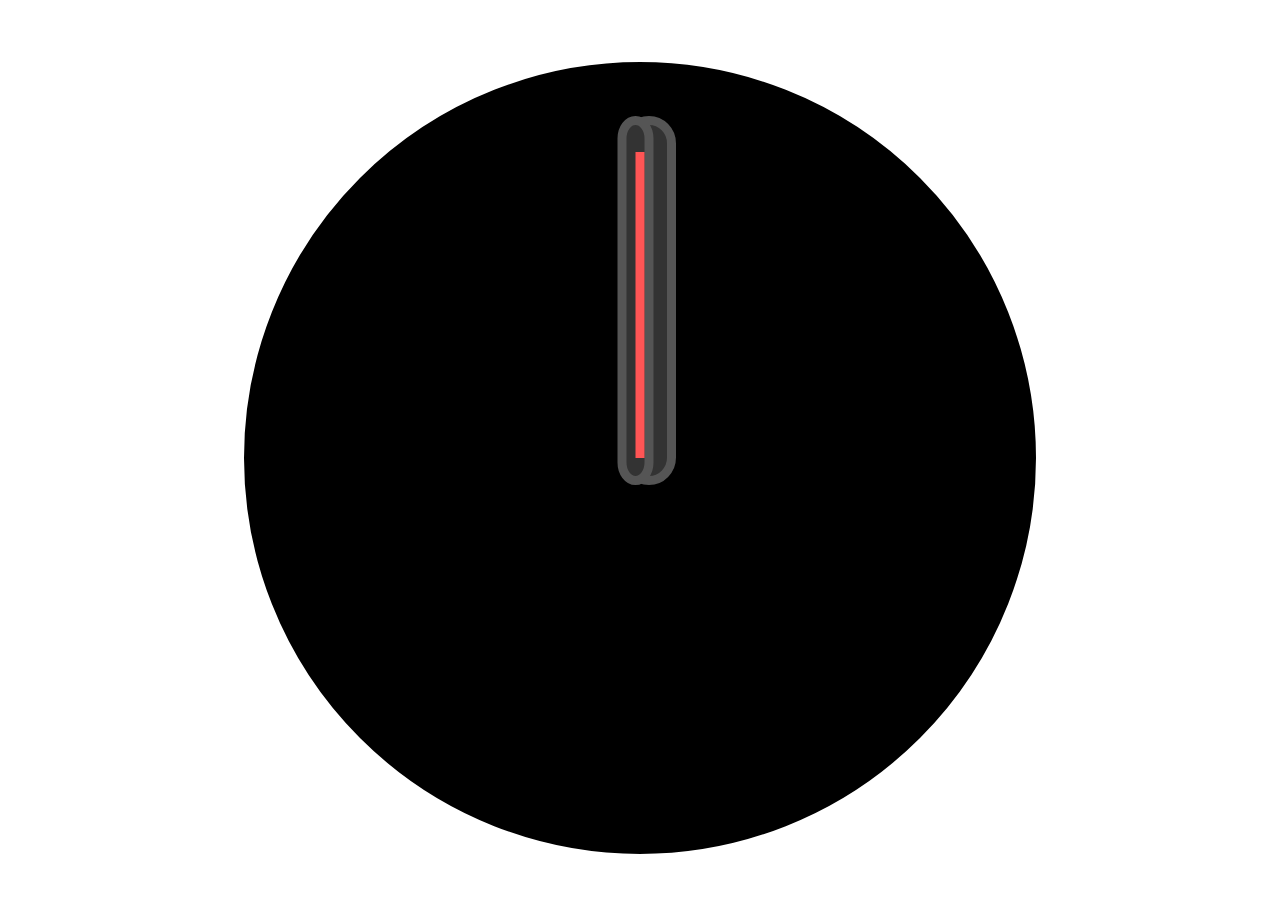
==== index.html @ 6dfaa778 "initial commit" ====
<html>
<head>
  <title></title>
  <style>
    html, body { height: 100%; }
    #face { stroke-width: 2px; stroke: #fff; }
    #hour, #min, #sec { stroke-width: 1px; fill: #333; stroke: #555; }
    #sec { stroke: #f55; }
    .container { height: 100vh; position: relative; }
  </style>
</head>
<body>

  <div class="container">
    <svg id="clock" viewBox="0 0 100 100" height="100%" width="100%">
      <circle id="face" cx="50" cy="50" r="45"/>
      <g id="hands">
        <rect id="hour" x="48.5" y="12.5" width="5" height="40" rx="2.5" ry="2.55" />
        <rect id="min" x="48" y="12.5" width="3" height="40" rx="2" ry="2"/>
        <line id="sec" x1="50" y1="50" x2="50" y2="16" />
      </g>
    </svg>
  </div>

  <script type="text/javascript">
    // Credit: http://demosthenes.info/blog/943/An-SVG-Analog-Clock-In-6-Lines-of-JavaScript

    setInterval(function() {
      function r(el, deg) {
        el.setAttribute('transform', 'rotate('+ deg +' 50 50)')
      }
      var d = new Date()

      // elements with an id attribute automatically become references in scripts. While this isn’t a recommended practice, it’s certainly doable, making the use of sec, min and hour in the script direct references to the matching SVG elements.

      var seconds = 6*d.getSeconds()
        , minutes = 6*d.getMinutes()
        , hours = 30*(d.getHours()%12) + d.getMinutes()/2

      r(sec, seconds)
      r(min, 6*d.getMinutes())
      r(hour, 30*(d.getHours()%12) + d.getMinutes()/2)

      document.title = d.getHours() + ':' + d.getMinutes()
    }, 1000)
  </script>
</body>
</html>
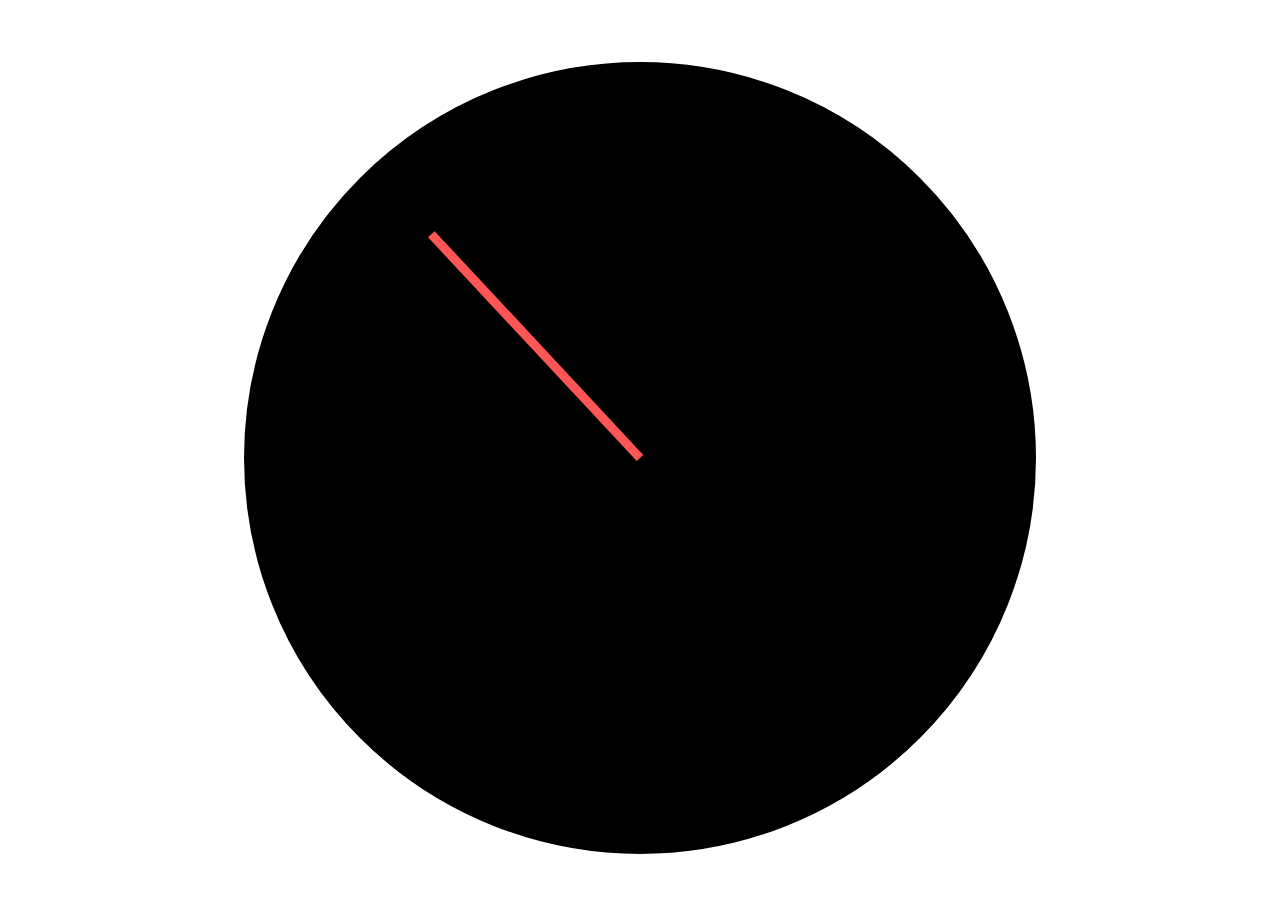
==== commit 34dd4456: "hour hand only" ====
--- a/index.html
+++ b/index.html
@@ -5,7 +5,7 @@
     html, body { height: 100%; }
     #face { stroke-width: 2px; stroke: #fff; }
     #hour, #min, #sec { stroke-width: 1px; fill: #333; stroke: #555; }
-    #sec { stroke: #f55; }
+    #hour { stroke: #f55; }
     .container { height: 100vh; position: relative; }
   </style>
 </head>
@@ -15,33 +15,31 @@
     <svg id="clock" viewBox="0 0 100 100" height="100%" width="100%">
       <circle id="face" cx="50" cy="50" r="45"/>
       <g id="hands">
-        <rect id="hour" x="48.5" y="12.5" width="5" height="40" rx="2.5" ry="2.55" />
-        <rect id="min" x="48" y="12.5" width="3" height="40" rx="2" ry="2"/>
-        <line id="sec" x1="50" y1="50" x2="50" y2="16" />
+        <line id="hour" x1="50" y1="50" x2="50" y2="16" />
       </g>
     </svg>
   </div>
 
   <script type="text/javascript">
     // Credit: http://demosthenes.info/blog/943/An-SVG-Analog-Clock-In-6-Lines-of-JavaScript
+    function r(el, deg) {
+      el.setAttribute('transform', 'rotate('+ deg +' 50 50)')
+    }
 
-    setInterval(function() {
-      function r(el, deg) {
-        el.setAttribute('transform', 'rotate('+ deg +' 50 50)')
-      }
+    function setRotation() {
       var d = new Date()
 
-      // elements with an id attribute automatically become references in scripts. While this isn’t a recommended practice, it’s certainly doable, making the use of sec, min and hour in the script direct references to the matching SVG elements.
-
-      var seconds = 6*d.getSeconds()
-        , minutes = 6*d.getMinutes()
-        , hours = 30*(d.getHours()%12) + d.getMinutes()/2
-
-      r(sec, seconds)
-      r(min, 6*d.getMinutes())
-      r(hour, 30*(d.getHours()%12) + d.getMinutes()/2)
+      r(hour, 15*(d.getHours()) + d.getMinutes()/4 + 180)
 
       document.title = d.getHours() + ':' + d.getMinutes()
+    }
+
+    // Initial set
+    setRotation()
+
+    // Continuously update
+    setInterval(function() {
+      setRotation()
     }, 1000)
   </script>
 </body>
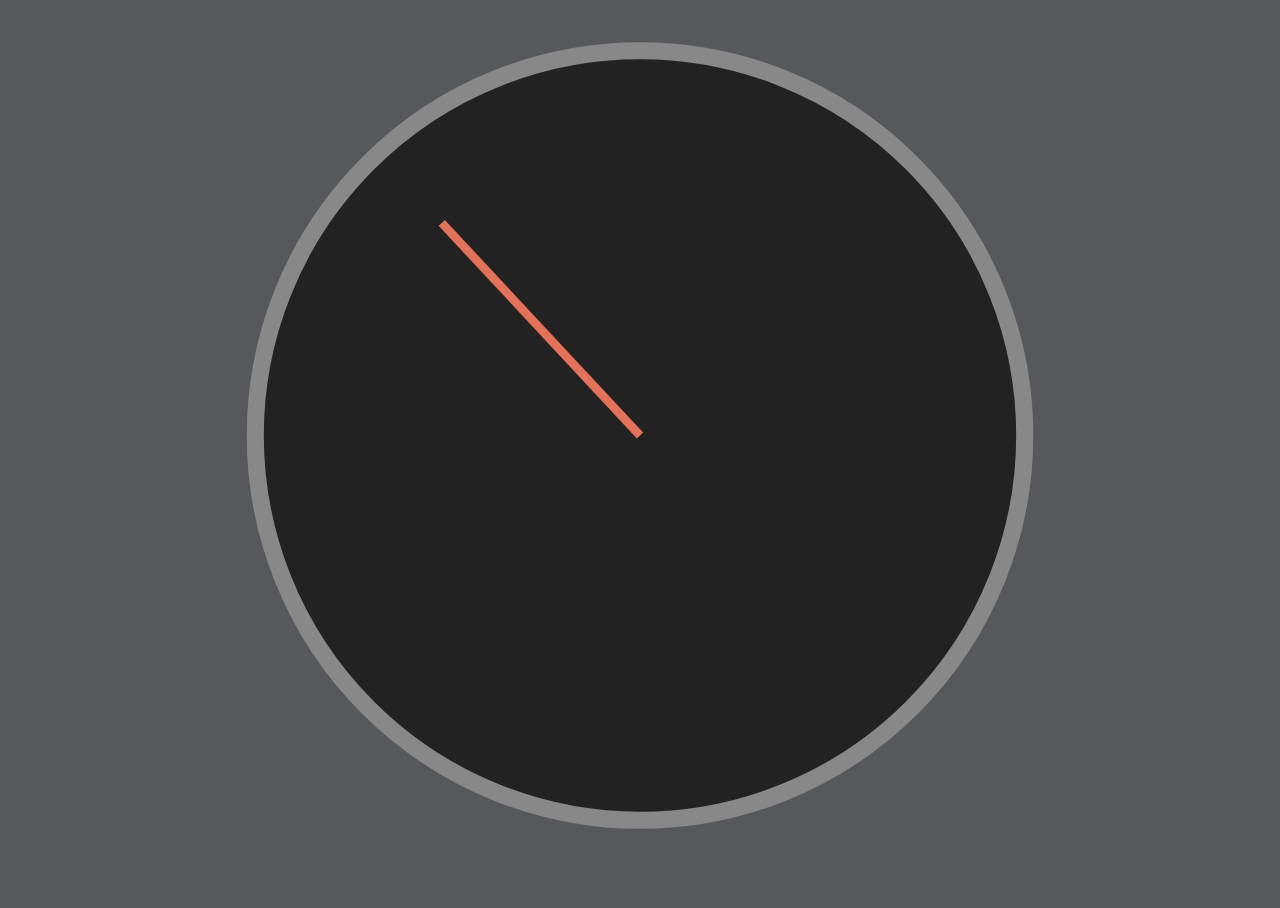
==== commit f81fec1e: "colors" ====
--- a/index.html
+++ b/index.html
@@ -2,11 +2,18 @@
 <head>
   <title></title>
   <style>
-    html, body { height: 100%; }
-    #face { stroke-width: 2px; stroke: #fff; }
+
+    /*
+      #57585C
+      #C6C7C9
+      #E0E0E2
+      #E47258
+    */
+    html, body { height: 100%; overflow: hidden; background-color: #57585C}
+    #face { stroke-width: 2px; stroke: #888; fill: #222; }
     #hour, #min, #sec { stroke-width: 1px; fill: #333; stroke: #555; }
-    #hour { stroke: #f55; }
-    .container { height: 100vh; position: relative; }
+    #hour { stroke: #E47258; }
+    .container { height: 95vh; }
   </style>
 </head>
 <body>
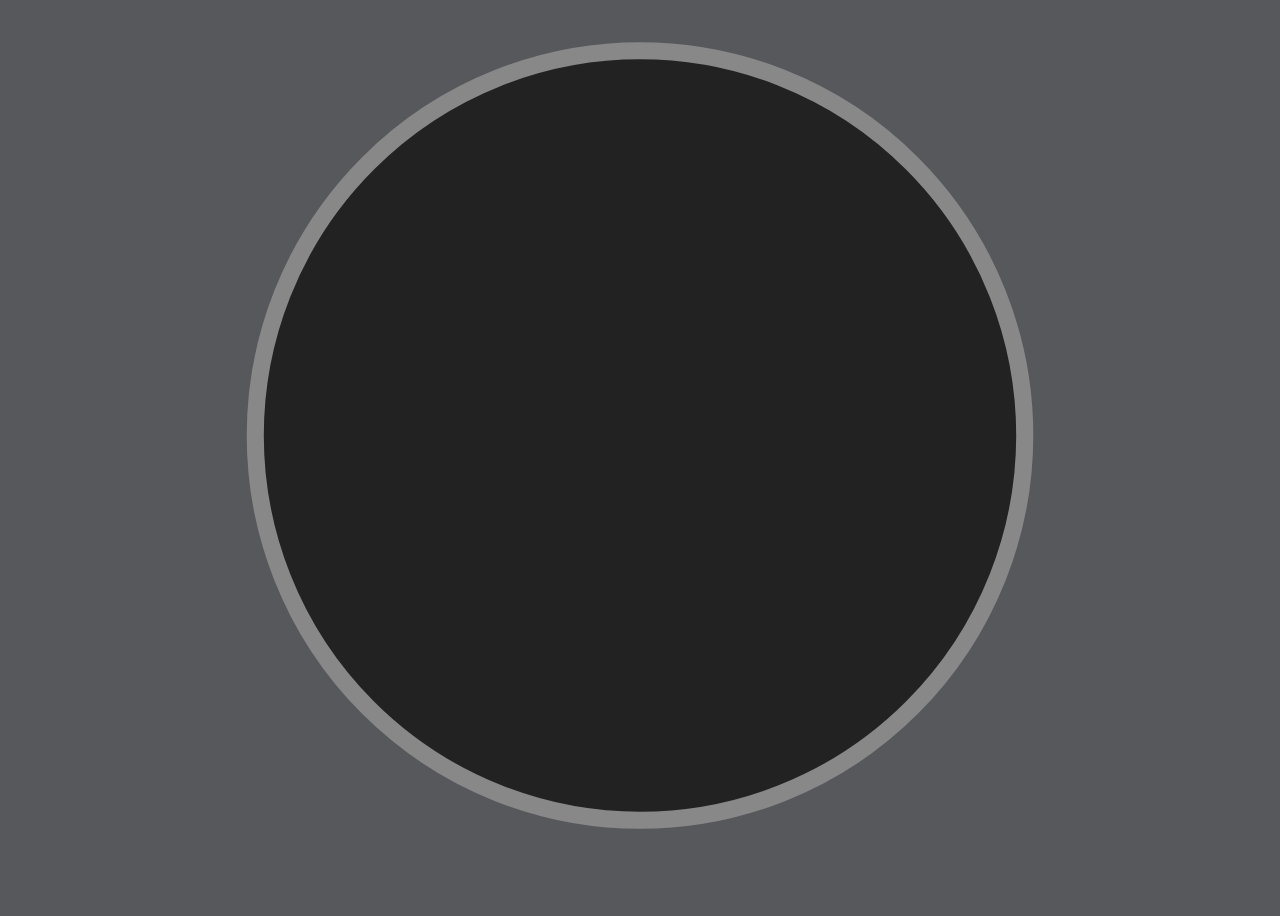
==== commit 37846247: "custom colors" ====
--- a/index.html
+++ b/index.html
@@ -9,14 +9,14 @@
       #E0E0E2
       #E47258
     */
-    html, body { height: 100%; overflow: hidden; background-color: #57585C}
+    body { height: 100%; overflow: hidden; background-color: #57585C}
     #face { stroke-width: 2px; stroke: #888; fill: #222; }
     #hour, #min, #sec { stroke-width: 1px; fill: #333; stroke: #555; }
-    #hour { stroke: #E47258; }
+    #hour { stroke: #E47258; visibility: hidden; }
     .container { height: 95vh; }
   </style>
 </head>
-<body>
+<body id="body">
 
   <div class="container">
     <svg id="clock" viewBox="0 0 100 100" height="100%" width="100%">
@@ -27,28 +27,7 @@
     </svg>
   </div>
 
-  <script type="text/javascript">
-    // Credit: http://demosthenes.info/blog/943/An-SVG-Analog-Clock-In-6-Lines-of-JavaScript
-    function r(el, deg) {
-      el.setAttribute('transform', 'rotate('+ deg +' 50 50)')
-    }
-
-    function setRotation() {
-      var d = new Date()
-
-      r(hour, 15*(d.getHours()) + d.getMinutes()/4 + 180)
-
-      document.title = d.getHours() + ':' + d.getMinutes()
-    }
-
-    // Initial set
-    setRotation()
-
-    // Continuously update
-    setInterval(function() {
-      setRotation()
-    }, 1000)
-  </script>
+  <script type="text/javascript" src="script.js"></script>
 </body>
 </html>
 
